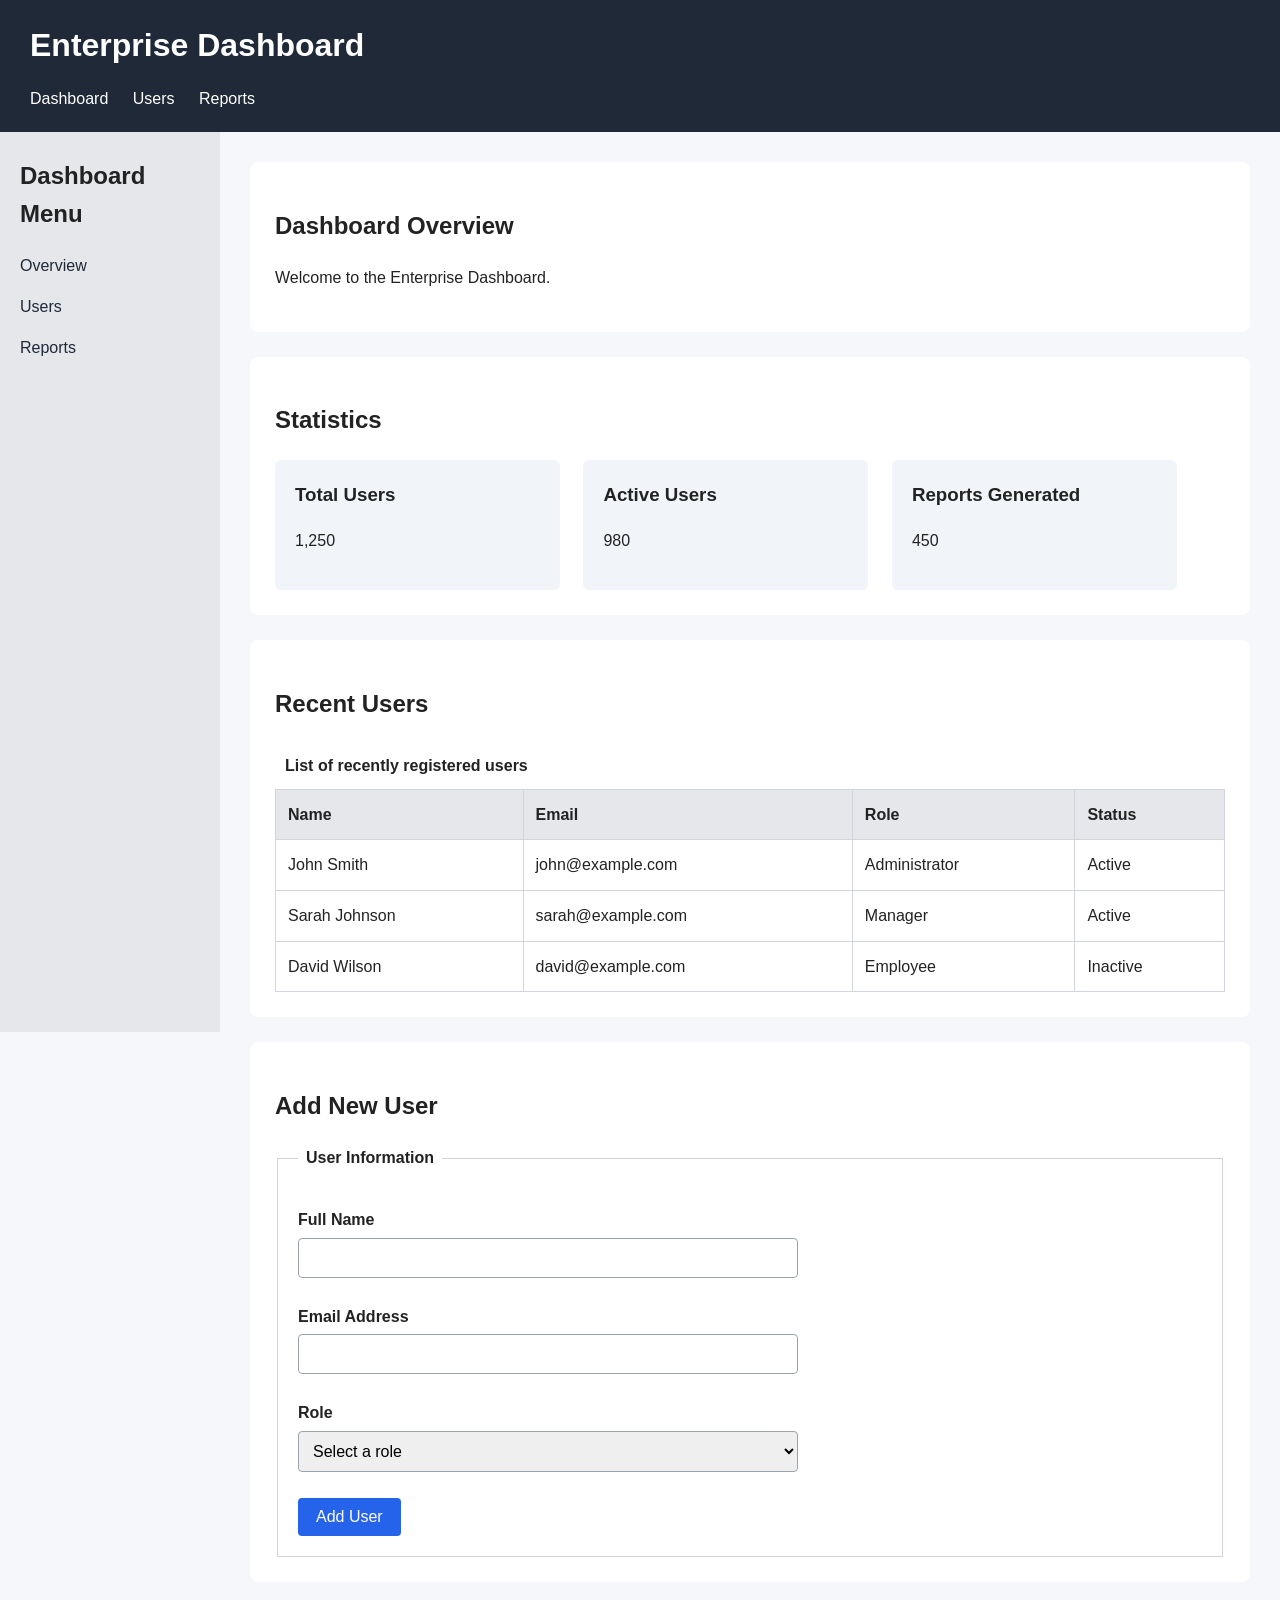
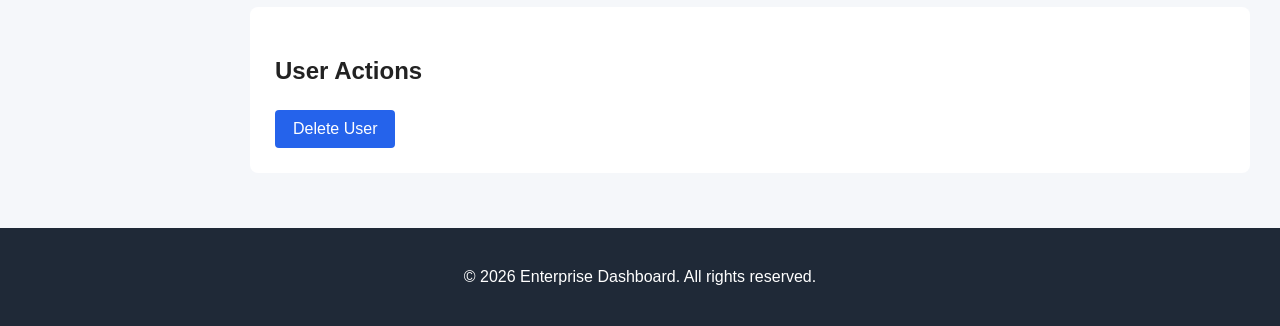
==== index.html @ 8461726a "Initial commit - Semantic Dashboard" ====
<!DOCTYPE html>
<html lang="en">

<head>
    <meta charset="UTF-8">
    <meta name="viewport" content="width=device-width, initial-scale=1.0">

    <title>Enterprise Dashboard</title>

    <link rel="stylesheet" href="css/style.css">
</head>

<body>

    <!-- Header -->
    <header>
        <h1>Enterprise Dashboard</h1>

        <nav aria-label="Main navigation">
            <ul>
                <li>
                    <a href="index.html">Dashboard</a>
                </li>

                <li>
                    <a href="pages/users.html">Users</a>
                </li>

                <li>
                    <a href="pages/reports.html">Reports</a>
                </li>
            </ul>
        </nav>
    </header>

    <!-- Sidebar -->
    <aside aria-label="Sidebar navigation">

        <h2>Dashboard Menu</h2>

        <nav aria-label="Dashboard navigation">
            <ul>
                <li>
                    <a href="index.html">Overview</a>
                </li>

                <li>
                    <a href="pages/users.html">Users</a>
                </li>

                <li>
                    <a href="pages/reports.html">Reports</a>
                </li>
            </ul>
        </nav>

    </aside>

    <!-- Main Content -->
    <main id="main-content">

        <!-- Overview Section -->
        <section aria-labelledby="overview-heading">

            <h2 id="overview-heading">Dashboard Overview</h2>

            <p>
                Welcome to the Enterprise Dashboard.
            </p>

        </section>

        <!-- Statistics Section -->
        <section aria-labelledby="statistics-heading">

            <h2 id="statistics-heading">Statistics</h2>

            <article>
                <h3>Total Users</h3>
                <p>1,250</p>
            </article>

            <article>
                <h3>Active Users</h3>
                <p>980</p>
            </article>

            <article>
                <h3>Reports Generated</h3>
                <p>450</p>
            </article>

        </section>

        <!-- Users Table -->
        <section aria-labelledby="users-heading">

            <h2 id="users-heading">Recent Users</h2>

            <table>

                <caption>
                    List of recently registered users
                </caption>

                <thead>
                    <tr>
                        <th scope="col">Name</th>
                        <th scope="col">Email</th>
                        <th scope="col">Role</th>
                        <th scope="col">Status</th>
                    </tr>
                </thead>

                <tbody>

                    <tr>
                        <td>John Smith</td>
                        <td>john@example.com</td>
                        <td>Administrator</td>
                        <td>Active</td>
                    </tr>

                    <tr>
                        <td>Sarah Johnson</td>
                        <td>sarah@example.com</td>
                        <td>Manager</td>
                        <td>Active</td>
                    </tr>

                    <tr>
                        <td>David Wilson</td>
                        <td>david@example.com</td>
                        <td>Employee</td>
                        <td>Inactive</td>
                    </tr>

                </tbody>

            </table>

        </section>

        <!-- Add User Form -->
        <section aria-labelledby="form-heading">

            <h2 id="form-heading">Add New User</h2>

            <form>

                <fieldset>

                    <legend>User Information</legend>

                    <p>
                        <label for="full-name">Full Name</label>

                        <input
                            type="text"
                            id="full-name"
                            name="full-name"
                            required
                            minlength="2"
                            autocomplete="name"
                        >
                    </p>

                    <p>
                        <label for="email">Email Address</label>

                        <input
                            type="email"
                            id="email"
                            name="email"
                            required
                            autocomplete="email"
                        >
                    </p>

                    <p>
                        <label for="role">Role</label>

                        <select
                            id="role"
                            name="role"
                            required
                        >
                            <option value="">Select a role</option>
                            <option value="administrator">
                                Administrator
                            </option>
                            <option value="manager">
                                Manager
                            </option>
                            <option value="employee">
                                Employee
                            </option>
                        </select>
                    </p>

                    <button type="submit">
                        Add User
                    </button>

                </fieldset>

            </form>

        </section>

        <!-- Modal Section -->
        <section aria-labelledby="actions-heading">

            <h2 id="actions-heading">User Actions</h2>

            <button
                type="button"
                aria-haspopup="dialog"
                aria-controls="confirmation-modal"
                onclick="document.getElementById('confirmation-modal').showModal()"
            >
                Delete User
            </button>

            <dialog
                id="confirmation-modal"
                aria-labelledby="modal-title"
                aria-describedby="modal-description"
            >

                <h2 id="modal-title">
                    Confirm Action
                </h2>

                <p id="modal-description">
                    Are you sure you want to delete this user?
                </p>

                <form method="dialog">

                    <button value="cancel">
                        Cancel
                    </button>

                    <button value="confirm">
                        Confirm
                    </button>

                </form>

            </dialog>

        </section>

    </main>

    <!-- Footer -->
    <footer>

        <p>
            &copy; 2026 Enterprise Dashboard. All rights reserved.
        </p>

    </footer>

</body>

</html>
---- css/style.css ----
/* Basic Reset */
* {
    box-sizing: border-box;
}

html {
    scroll-behavior: smooth;
}

body {
    margin: 0;
    font-family: Arial, Helvetica, sans-serif;
    line-height: 1.6;
    background-color: #f5f7fa;
    color: #222;
}

/* Header */
header {
    background-color: #1f2937;
    color: white;
    padding: 20px 30px;
}

header h1 {
    margin: 0 0 15px;
}

header nav ul {
    list-style: none;
    margin: 0;
    padding: 0;
}

header nav li {
    display: inline-block;
    margin-right: 20px;
}

header a {
    color: white;
    text-decoration: none;
}

header a:hover {
    text-decoration: underline;
}

/* Sidebar */
aside {
    width: 220px;
    min-height: 100vh;
    padding: 25px 20px;
    background-color: #e5e7eb;
    float: left;
}

aside h2 {
    margin-top: 0;
}

aside nav ul {
    list-style: none;
    padding: 0;
}

aside nav li {
    margin-bottom: 15px;
}

aside a {
    color: #1f2937;
    text-decoration: none;
}

aside a:hover {
    text-decoration: underline;
}

/* Main Content */
main {
    margin-left: 220px;
    padding: 30px;
}

/* Sections */
section {
    background-color: white;
    padding: 25px;
    margin-bottom: 25px;
    border-radius: 8px;
}

/* Articles / Statistics */
article {
    display: inline-block;
    width: 30%;
    margin-right: 2%;
    padding: 20px;
    background-color: #f1f5f9;
    border-radius: 6px;
    vertical-align: top;
}

article:last-child {
    margin-right: 0;
}

article h3 {
    margin-top: 0;
}

/* Table */
table {
    width: 100%;
    border-collapse: collapse;
}

caption {
    padding: 10px;
    font-weight: bold;
    text-align: left;
}

th,
td {
    padding: 12px;
    border: 1px solid #d1d5db;
    text-align: left;
}

th {
    background-color: #e5e7eb;
    font-weight: bold;
}

/* Forms */
fieldset {
    border: 1px solid #d1d5db;
    padding: 20px;
}

legend {
    font-weight: bold;
    padding: 0 8px;
}

label {
    display: block;
    font-weight: bold;
    margin-bottom: 5px;
}

input,
select {
    width: 100%;
    max-width: 500px;
    padding: 10px;
    margin-bottom: 10px;
    border: 1px solid #9ca3af;
    border-radius: 4px;
    font-size: 16px;
}

/* Buttons */
button {
    padding: 10px 18px;
    border: none;
    border-radius: 4px;
    cursor: pointer;
    font-size: 16px;
    background-color: #2563eb;
    color: white;
}

button:hover {
    opacity: 0.9;
}

/* Keyboard Focus */
a:focus,
button:focus,
input:focus,
select:focus {
    outline: 3px solid #2563eb;
    outline-offset: 3px;
}

/* Dialog */
dialog {
    max-width: 500px;
    padding: 25px;
    border: none;
    border-radius: 8px;
    box-shadow: 0 4px 20px rgba(0, 0, 0, 0.25);
}

dialog::backdrop {
    background: rgba(0, 0, 0, 0.5);
}

/* Footer */
footer {
    clear: both;
    padding: 20px;
    text-align: center;
    background-color: #1f2937;
    color: white;
}

/* Mobile Responsive Design */
@media (max-width: 768px) {

    aside {
        width: 100%;
        min-height: auto;
        float: none;
    }

    main {
        margin-left: 0;
        padding: 15px;
    }

    article {
        display: block;
        width: 100%;
        margin: 0 0 15px;
    }

    header nav li {
        display: block;
        margin-bottom: 10px;
    }

    table {
        font-size: 14px;
    }
}
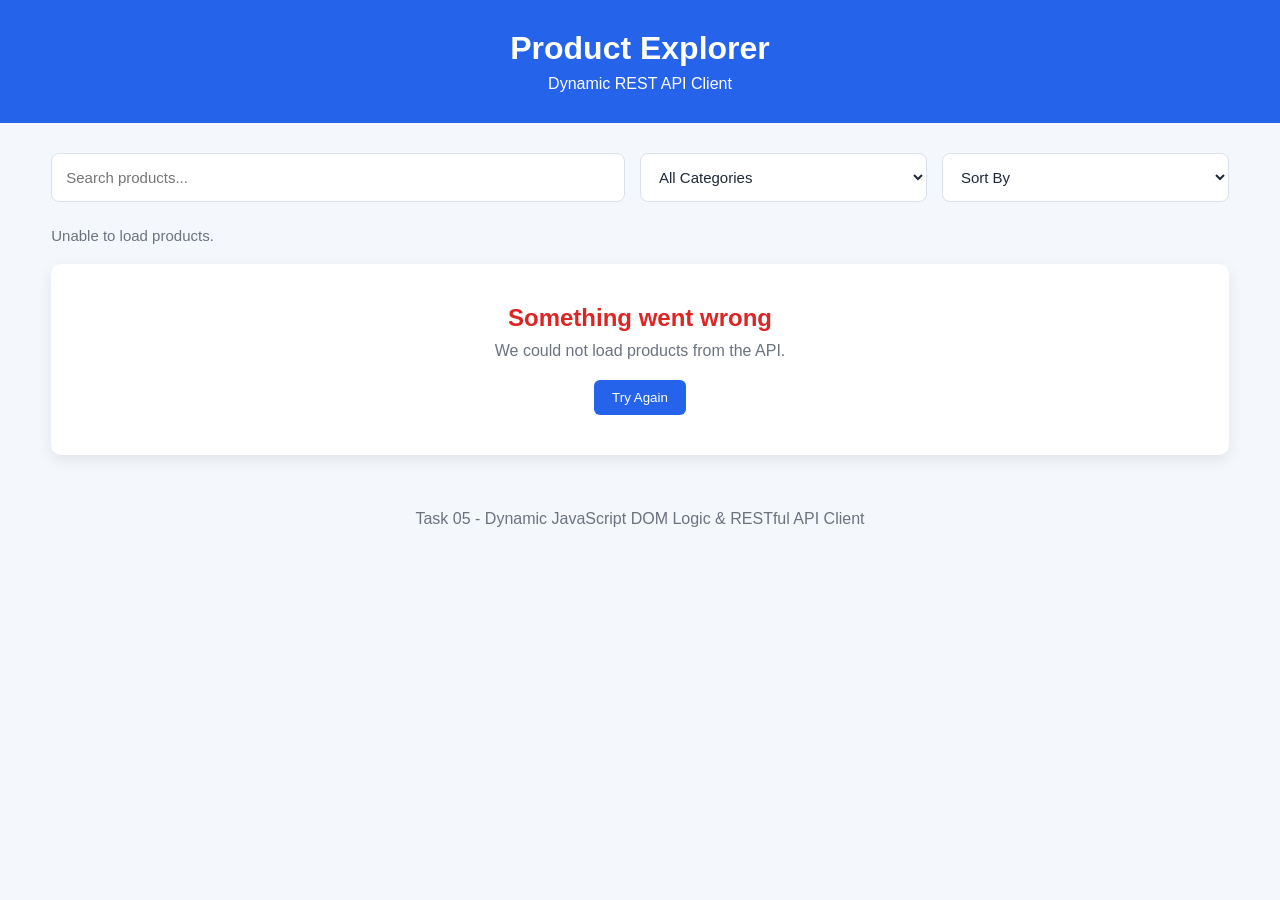
==== commit a51d7f79: "Add Task 05 Dynamic JavaScript API Client" ====
--- a/index.html
+++ b/index.html
@@ -5,264 +5,105 @@
     <meta charset="UTF-8">
     <meta name="viewport" content="width=device-width, initial-scale=1.0">
 
-    <title>Enterprise Dashboard</title>
+    <title>Dynamic Product Explorer</title>
 
-    <link rel="stylesheet" href="css/style.css">
+    <link rel="stylesheet" href="style.css">
 </head>
 
 <body>
 
     <!-- Header -->
-    <header>
-        <h1>Enterprise Dashboard</h1>
-
-        <nav aria-label="Main navigation">
-            <ul>
-                <li>
-                    <a href="index.html">Dashboard</a>
-                </li>
-
-                <li>
-                    <a href="pages/users.html">Users</a>
-                </li>
-
-                <li>
-                    <a href="pages/reports.html">Reports</a>
-                </li>
-            </ul>
-        </nav>
+    <header class="header">
+        <h1>Product Explorer</h1>
+        <p>Dynamic REST API Client</p>
     </header>
 
-    <!-- Sidebar -->
-    <aside aria-label="Sidebar navigation">
 
-        <h2>Dashboard Menu</h2>
+    <main class="container">
 
-        <nav aria-label="Dashboard navigation">
-            <ul>
-                <li>
-                    <a href="index.html">Overview</a>
-                </li>
+        <!-- Search and Filters -->
+        <section class="controls">
 
-                <li>
-                    <a href="pages/users.html">Users</a>
-                </li>
+            <input
+                type="search"
+                id="searchInput"
+                placeholder="Search products..."
+                aria-label="Search products"
+            >
 
-                <li>
-                    <a href="pages/reports.html">Reports</a>
-                </li>
-            </ul>
-        </nav>
+            <select
+                id="categoryFilter"
+                aria-label="Filter by category">
 
-    </aside>
+                <option value="all">
+                    All Categories
+                </option>
 
-    <!-- Main Content -->
-    <main id="main-content">
+            </select>
 
-        <!-- Overview Section -->
-        <section aria-labelledby="overview-heading">
+            <select
+                id="sortFilter"
+                aria-label="Sort products">
 
-            <h2 id="overview-heading">Dashboard Overview</h2>
+                <option value="default">
+                    Sort By
+                </option>
 
-            <p>
-                Welcome to the Enterprise Dashboard.
-            </p>
+                <option value="price-low">
+                    Price: Low to High
+                </option>
+
+                <option value="price-high">
+                    Price: High to Low
+                </option>
+
+                <option value="name">
+                    Name: A-Z
+                </option>
+
+            </select>
 
         </section>
 
-        <!-- Statistics Section -->
-        <section aria-labelledby="statistics-heading">
 
-            <h2 id="statistics-heading">Statistics</h2>
+        <!-- Loading / Status Message -->
+        <section
+            id="statusMessage"
+            class="status"
+            aria-live="polite">
 
-            <article>
-                <h3>Total Users</h3>
-                <p>1,250</p>
-            </article>
-
-            <article>
-                <h3>Active Users</h3>
-                <p>980</p>
-            </article>
-
-            <article>
-                <h3>Reports Generated</h3>
-                <p>450</p>
-            </article>
+            Loading products...
 
         </section>
 
-        <!-- Users Table -->
-        <section aria-labelledby="users-heading">
 
-            <h2 id="users-heading">Recent Users</h2>
-
-            <table>
-
-                <caption>
-                    List of recently registered users
-                </caption>
-
-                <thead>
-                    <tr>
-                        <th scope="col">Name</th>
-                        <th scope="col">Email</th>
-                        <th scope="col">Role</th>
-                        <th scope="col">Status</th>
-                    </tr>
-                </thead>
-
-                <tbody>
-
-                    <tr>
-                        <td>John Smith</td>
-                        <td>john@example.com</td>
-                        <td>Administrator</td>
-                        <td>Active</td>
-                    </tr>
-
-                    <tr>
-                        <td>Sarah Johnson</td>
-                        <td>sarah@example.com</td>
-                        <td>Manager</td>
-                        <td>Active</td>
-                    </tr>
-
-                    <tr>
-                        <td>David Wilson</td>
-                        <td>david@example.com</td>
-                        <td>Employee</td>
-                        <td>Inactive</td>
-                    </tr>
-
-                </tbody>
-
-            </table>
-
-        </section>
-
-        <!-- Add User Form -->
-        <section aria-labelledby="form-heading">
-
-            <h2 id="form-heading">Add New User</h2>
-
-            <form>
-
-                <fieldset>
-
-                    <legend>User Information</legend>
-
-                    <p>
-                        <label for="full-name">Full Name</label>
-
-                        <input
-                            type="text"
-                            id="full-name"
-                            name="full-name"
-                            required
-                            minlength="2"
-                            autocomplete="name"
-                        >
-                    </p>
-
-                    <p>
-                        <label for="email">Email Address</label>
-
-                        <input
-                            type="email"
-                            id="email"
-                            name="email"
-                            required
-                            autocomplete="email"
-                        >
-                    </p>
-
-                    <p>
-                        <label for="role">Role</label>
-
-                        <select
-                            id="role"
-                            name="role"
-                            required
-                        >
-                            <option value="">Select a role</option>
-                            <option value="administrator">
-                                Administrator
-                            </option>
-                            <option value="manager">
-                                Manager
-                            </option>
-                            <option value="employee">
-                                Employee
-                            </option>
-                        </select>
-                    </p>
-
-                    <button type="submit">
-                        Add User
-                    </button>
-
-                </fieldset>
-
-            </form>
-
-        </section>
-
-        <!-- Modal Section -->
-        <section aria-labelledby="actions-heading">
-
-            <h2 id="actions-heading">User Actions</h2>
-
-            <button
-                type="button"
-                aria-haspopup="dialog"
-                aria-controls="confirmation-modal"
-                onclick="document.getElementById('confirmation-modal').showModal()"
-            >
-                Delete User
-            </button>
-
-            <dialog
-                id="confirmation-modal"
-                aria-labelledby="modal-title"
-                aria-describedby="modal-description"
-            >
-
-                <h2 id="modal-title">
-                    Confirm Action
-                </h2>
-
-                <p id="modal-description">
-                    Are you sure you want to delete this user?
-                </p>
-
-                <form method="dialog">
-
-                    <button value="cancel">
-                        Cancel
-                    </button>
-
-                    <button value="confirm">
-                        Confirm
-                    </button>
-
-                </form>
-
-            </dialog>
+        <!-- Product Cards -->
+        <section
+            id="productContainer"
+            class="product-grid"
+            aria-live="polite">
 
         </section>
 
     </main>
 
+
     <!-- Footer -->
-    <footer>
+    <footer class="footer">
 
         <p>
-            &copy; 2026 Enterprise Dashboard. All rights reserved.
+            Task 05 - Dynamic JavaScript DOM Logic & RESTful API Client
         </p>
 
     </footer>
 
+
+    <!-- JavaScript -->
+    <script
+        type="module"
+        src="app.js">
+    </script>
+
 </body>
 
 </html>
--- a/style.css
+++ b/style.css
@@ -0,0 +1,305 @@
+/* =========================
+   Global Styles
+========================= */
+
+:root {
+    --primary: #2563eb;
+    --primary-dark: #1d4ed8;
+    --background: #f4f7fb;
+    --card: #ffffff;
+    --text: #1f2937;
+    --muted: #6b7280;
+    --border: #dbe2ea;
+    --danger: #dc2626;
+    --shadow: 0 5px 15px rgba(0, 0, 0, 0.08);
+}
+
+* {
+    box-sizing: border-box;
+    margin: 0;
+    padding: 0;
+}
+
+body {
+    font-family: Arial, sans-serif;
+    background: var(--background);
+    color: var(--text);
+    min-height: 100vh;
+}
+
+
+/* =========================
+   Header
+========================= */
+
+.header {
+    background: var(--primary);
+    color: white;
+    text-align: center;
+    padding: 30px 20px;
+}
+
+.header h1 {
+    font-size: 32px;
+    margin-bottom: 8px;
+}
+
+.header p {
+    font-size: 16px;
+}
+
+
+/* =========================
+   Main Container
+========================= */
+
+.container {
+    width: min(1200px, 92%);
+    margin: 30px auto;
+}
+
+
+/* =========================
+   Search & Filters
+========================= */
+
+.controls {
+    display: grid;
+    grid-template-columns: 2fr 1fr 1fr;
+    gap: 15px;
+    margin-bottom: 25px;
+}
+
+.controls input,
+.controls select {
+    width: 100%;
+    padding: 14px;
+    border: 1px solid var(--border);
+    border-radius: 8px;
+    background: white;
+    color: var(--text);
+    font-size: 15px;
+}
+
+.controls input:focus,
+.controls select:focus {
+    outline: 2px solid var(--primary);
+    border-color: var(--primary);
+}
+
+
+/* =========================
+   Status
+========================= */
+
+.status {
+    margin-bottom: 20px;
+    color: var(--muted);
+    font-size: 15px;
+}
+
+
+/* =========================
+   Product Grid
+========================= */
+
+.product-grid {
+    display: grid;
+    grid-template-columns: repeat(
+        auto-fit,
+        minmax(230px, 1fr)
+    );
+    gap: 20px;
+}
+
+
+/* =========================
+   Product Card
+========================= */
+
+.product-card {
+    background: var(--card);
+    border: 1px solid var(--border);
+    border-radius: 12px;
+    overflow: hidden;
+    box-shadow: var(--shadow);
+
+    transition:
+        transform 0.2s ease,
+        box-shadow 0.2s ease;
+}
+
+.product-card:hover {
+    transform: translateY(-5px);
+    box-shadow:
+        0 10px 25px rgba(0, 0, 0, 0.12);
+}
+
+
+/* =========================
+   Product Image
+========================= */
+
+.product-card img {
+    width: 100%;
+    height: 230px;
+    object-fit: contain;
+    padding: 20px;
+    background: white;
+}
+
+
+/* =========================
+   Product Information
+========================= */
+
+.product-info {
+    padding: 18px;
+}
+
+.product-info h2 {
+    font-size: 17px;
+    line-height: 1.4;
+    margin-bottom: 10px;
+}
+
+.category {
+    color: var(--muted);
+    font-size: 14px;
+    margin-bottom: 10px;
+}
+
+.price {
+    font-size: 20px;
+    font-weight: bold;
+    margin-bottom: 15px;
+}
+
+
+/* =========================
+   Add To Cart Button
+========================= */
+
+.add-button {
+    width: 100%;
+    padding: 11px;
+
+    border: none;
+    border-radius: 7px;
+
+    background: var(--primary);
+    color: white;
+
+    font-size: 14px;
+    cursor: pointer;
+
+    transition: background 0.2s ease;
+}
+
+.add-button:hover {
+    background: var(--primary-dark);
+}
+
+
+/* =========================
+   Error & No Results
+========================= */
+
+.error,
+.no-results {
+    grid-column: 1 / -1;
+
+    text-align: center;
+
+    background: white;
+
+    padding: 40px;
+
+    border-radius: 10px;
+
+    box-shadow: var(--shadow);
+}
+
+.error {
+    color: var(--danger);
+}
+
+.error p,
+.no-results p {
+    margin-top: 10px;
+    color: var(--muted);
+}
+
+.error button {
+    margin-top: 20px;
+
+    padding: 10px 18px;
+
+    border: none;
+    border-radius: 6px;
+
+    background: var(--primary);
+    color: white;
+
+    cursor: pointer;
+}
+
+
+/* =========================
+   Footer
+========================= */
+
+.footer {
+    text-align: center;
+    padding: 25px;
+
+    color: var(--muted);
+
+    margin-top: 30px;
+}
+
+
+/* =========================
+   Tablet
+========================= */
+
+@media (max-width: 768px) {
+
+    .controls {
+        grid-template-columns: 1fr;
+    }
+
+    .header h1 {
+        font-size: 26px;
+    }
+
+}
+
+
+/* =========================
+   Mobile
+========================= */
+
+@media (max-width: 480px) {
+
+    .container {
+        width: 94%;
+    }
+
+    .header {
+        padding: 22px 15px;
+    }
+
+    .header h1 {
+        font-size: 24px;
+    }
+
+    .product-grid {
+        grid-template-columns: 1fr;
+    }
+
+    .product-card img {
+        height: 200px;
+    }
+
+}
